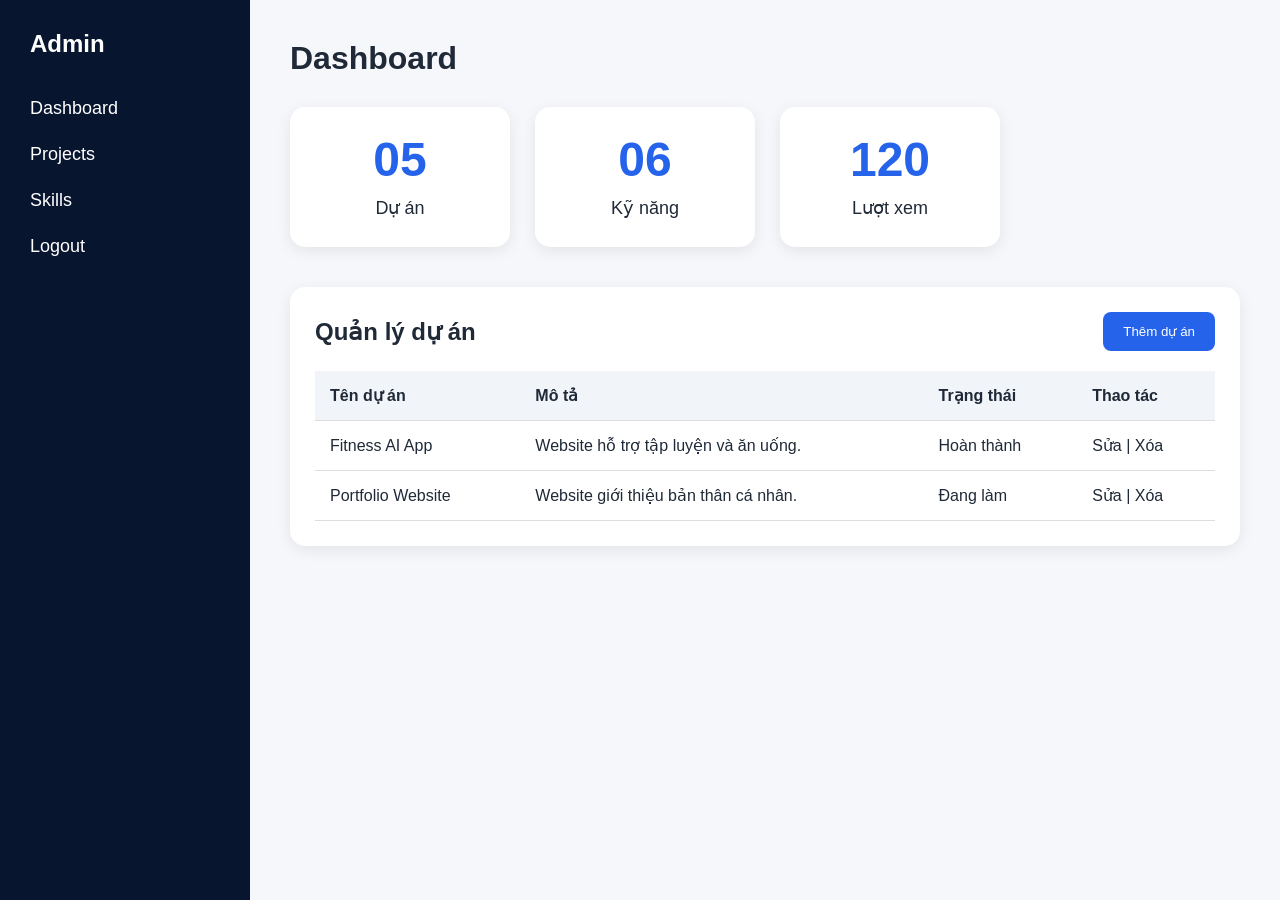
==== admin.html @ a7c0cbe1 "First portfolio website" ====
<!DOCTYPE html>

<html lang="vi">
<head>
    <meta charset="UTF-8">
    <meta name="viewport" content="width=device-width, initial-scale=1.0">
    <title>Admin Dashboard</title>
    <link rel="stylesheet" href="style.css">
</head>
<body>

<div class="admin-layout">

<aside class="sidebar">
    <h2>Admin</h2>

    <ul>
        <li>Dashboard</li>
        <li>Projects</li>
        <li>Skills</li>
        <li>
    <a href="login.html">Logout</a>
        </li>
    </ul>
</aside>

<main class="content">

    <h1>Dashboard</h1>

    <div class="stats">

        <div class="stat-card">
            <h3>05</h3>
            <p>Dự án</p>
        </div>

        <div class="stat-card">
            <h3>06</h3>
            <p>Kỹ năng</p>
        </div>

        <div class="stat-card">
            <h3>120</h3>
            <p>Lượt xem</p>
        </div>

    </div>

    <section class="admin-section">

        <div class="toolbar">
            <h2>Quản lý dự án</h2>
            <button>Thêm dự án</button>
        </div>

        <table>

            <thead>
                <tr>
                    <th>Tên dự án</th>
                    <th>Mô tả</th>
                    <th>Trạng thái</th>
                    <th>Thao tác</th>
                </tr>
            </thead>

            <tbody>

                <tr>
                    <td>Fitness AI App</td>
                    <td>Website hỗ trợ tập luyện và ăn uống.</td>
                    <td>Hoàn thành</td>
                    <td>Sửa | Xóa</td>
                </tr>

                <tr>
                    <td>Portfolio Website</td>
                    <td>Website giới thiệu bản thân cá nhân.</td>
                    <td>Đang làm</td>
                    <td>Sửa | Xóa</td>
                </tr>

            </tbody>

        </table>

    </section>

</main>


</div>

</body>
</html>
---- style.css ----
:root {
    --primary: #2563eb;
    --secondary: #111827;
    --background: #f5f7fa;
    --text: #1f2937;
    --white: #ffffff;

    --font-small: 14px;
    --font-medium: 16px;
    --font-large: 24px;
    --font-xlarge: 40px;

    --radius-small: 8px;
    --radius-medium: 15px;
    --radius-large: 25px;
}
* {
    margin: 0;
    padding: 0;
    box-sizing: border-box;
}

body {
    font-family: Arial, sans-serif;
    background-color: var(--background);
    color: var(--text);
}

a {
    text-decoration: none;
    color: inherit;
}

ul {
    list-style: none;
}
.navbar {
    display: flex;
    justify-content: space-between;
    align-items: center;

    background: var(--white);
    padding: 20px 80px;

    box-shadow: 0 2px 10px rgba(0,0,0,0.1);
}

.logo {
    color: var(--primary);
}

.menu {
    display: flex;
    gap: 30px;
}

.menu a {
    font-weight: bold;
}
.hero{
    display:flex;
    justify-content:space-around;
    align-items:center;
    padding:80px;

    background:linear-gradient(135deg,#2563eb,#60a5fa);
    color:white;
}

.hero-text h1{
    font-size:var(--font-xlarge);
    margin-bottom:20px;
}

.hero-text p{
    margin-bottom:20px;
    font-size:var(--font-medium);
}

.btn{
    display:inline-block;

    background:var(--primary);
    color:white;

    padding:12px 24px;

    border-radius:var(--radius-small);
}

.hero-image img{
    width:180px;
    height:180px;

    object-fit:cover;
    border-radius:50%;
    border:5px solid var(--primary);
    box-shadow:0 4px 20px rgba(0,0,0,0.2);
}
.about {
    background: var(--white);
    margin: 40px 80px;
    padding: 40px;

    border-radius: var(--radius-medium);
    box-shadow: 0 4px 15px rgba(0,0,0,0.08);
}

.about h2 {
    color: var(--primary);
    margin-bottom: 20px;
}

.about p {
    line-height: 1.7;
    font-size: var(--font-medium);
}
.skills{
    margin:40px 80px;
}

.skills h2{
    color:var(--primary);
    margin-bottom:20px;
}

.skill-list{
    display:flex;
    flex-wrap:wrap;
    gap:20px;
}

.skill-card{
    background:white;
    padding:15px 30px;

    border-radius:var(--radius-small);

    box-shadow:0 2px 10px rgba(0,0,0,0.08);

    font-weight:bold;

    transition:0.3s;
}

.skill-card:hover{
    transform:translateY(-5px);
}
.projects {
    margin: 40px 80px;
}

.projects h2 {
    color: var(--primary);
    margin-bottom: 20px;
}

.project-grid {
    display: grid;
    grid-template-columns: repeat(3, 1fr);
    gap: 25px;
}

.project-card {
    background: var(--white);
    padding: 25px;
    border-radius: var(--radius-medium);
    box-shadow: 0 4px 15px rgba(0,0,0,0.08);

    transition: 0.3s;
}

.project-card:hover {
    transform: translateY(-8px);
}

.project-card h3 {
    margin-bottom: 12px;
    color: var(--secondary);
}

.project-card p {
    line-height: 1.6;
}
.contact {
    background: var(--secondary);
    color: white;

    margin: 40px 80px;
    padding: 40px;

    border-radius: var(--radius-medium);
}

.contact h2 {
    margin-bottom: 20px;
}

.contact p {
    margin-bottom: 10px;
}
footer {
    text-align: center;
    padding: 20px;

    background: var(--secondary);
    color: white;

    margin-top: 40px;
}
.login-page{
    display:flex;
    justify-content:center;
    align-items:center;

    min-height:100vh;
}

.login-box{
    width:400px;

    background:white;

    padding:40px;

    border-radius:var(--radius-medium);

    box-shadow:0 4px 15px rgba(0,0,0,0.1);
}

.login-box h2{
    text-align:center;
    margin-bottom:25px;

    color:var(--primary);
}

.login-box form{
    display:flex;
    flex-direction:column;
    gap:15px;
}

.login-box input{
    padding:12px;

    border:1px solid #ddd;

    border-radius:var(--radius-small);
}

.login-box button{
    padding:12px;

    background:var(--primary);
    color:white;

    border:none;

    border-radius:var(--radius-small);

    cursor:pointer;
}

.login-box a{
    display:block;
    text-align:center;

    margin-top:20px;

    color:var(--primary);
}

/* ADMIN DASHBOARD */

.admin-layout{
display:grid;
grid-template-columns:250px 1fr;
min-height:100vh;
}

.sidebar{
background:#07152f;
color:white;
padding:30px;
}

.sidebar h2{
margin-bottom:40px;
}

.sidebar ul{
display:flex;
flex-direction:column;
gap:25px;
}

.sidebar li{
cursor:pointer;
font-size:18px;
}

.sidebar li:hover{
    color:#4f8cff;
}

.content{
padding:40px;
}

.content h1{
margin-bottom:30px;
}



.stats{
display:grid;
grid-template-columns:repeat(3,220px);
gap:25px;
}

.stat-card{
background:white;
padding:25px;
min-height:140px;

border-radius:15px;

box-shadow:0 4px 15px rgba(0,0,0,0.08);

text-align:center;

transition:0.3s;
}

.stat-card:hover{
    transform:translateY(-5px);
}

.stat-card h3{
color:#2563eb;
font-size:48px;
margin-bottom:10px;
}

.stat-card p{
font-size:18px;
}


.admin-section{
background:white;

margin-top:40px;

padding:25px;

border-radius:15px;

box-shadow:0 4px 15px rgba(0,0,0,0.08);


}

.toolbar{
display:flex;
justify-content:space-between;
align-items:center;


margin-bottom:20px;


}

.toolbar button{
background:#2563eb;
color:white;


border:none;

padding:12px 20px;

border-radius:8px;

cursor:pointer;


}

.toolbar button:hover{
    background:#1d4ed8;
}

table{
width:100%;
border-collapse:collapse;
}

th{
background:#f1f5f9;
}

th,
td{
padding:15px;
text-align:left;
border-bottom:1px solid #ddd;
}



@media(max-width:1024px){


.stats{
    grid-template-columns:repeat(2,1fr);
}


}

@media(max-width:768px){

.admin-layout{
    grid-template-columns:1fr;
}

.stats{
    grid-template-columns:1fr;
}

.sidebar{
    text-align:center;
}

}
/* TABLET */

@media (max-width: 1024px){

    .hero{
        flex-direction:column;
        gap:30px;
        text-align:center;
    }

    .project-grid{
        grid-template-columns:repeat(2,1fr);
    }

}

/* MOBILE */

@media (max-width:768px){

    .navbar{
        flex-direction:column;
        gap:20px;
        padding:20px;
    }

    .menu{
        flex-direction:column;
        text-align:center;
    }

    .hero{
        padding:40px 20px;
    }

    .about,
    .skills,
    .projects,
    .contact{
        margin:20px;
    }

    .project-grid{
        grid-template-columns:1fr;
    }

}
.btn:hover,
.login-box button:hover,
.toolbar button:hover {
    background: #1d4ed8;
}

.project-card:hover,
.skill-card:hover,
.stat-card:hover {
    transform: translateY(-5px);
}

.project-card,
.skill-card,
.stat-card {
    transition: 0.3s;
}
.btn-login {
    display: block;
    text-align: center;

    background: var(--primary);
    color: white !important;

    padding: 12px;

    border-radius: var(--radius-small);

    margin-top: 15px;
}
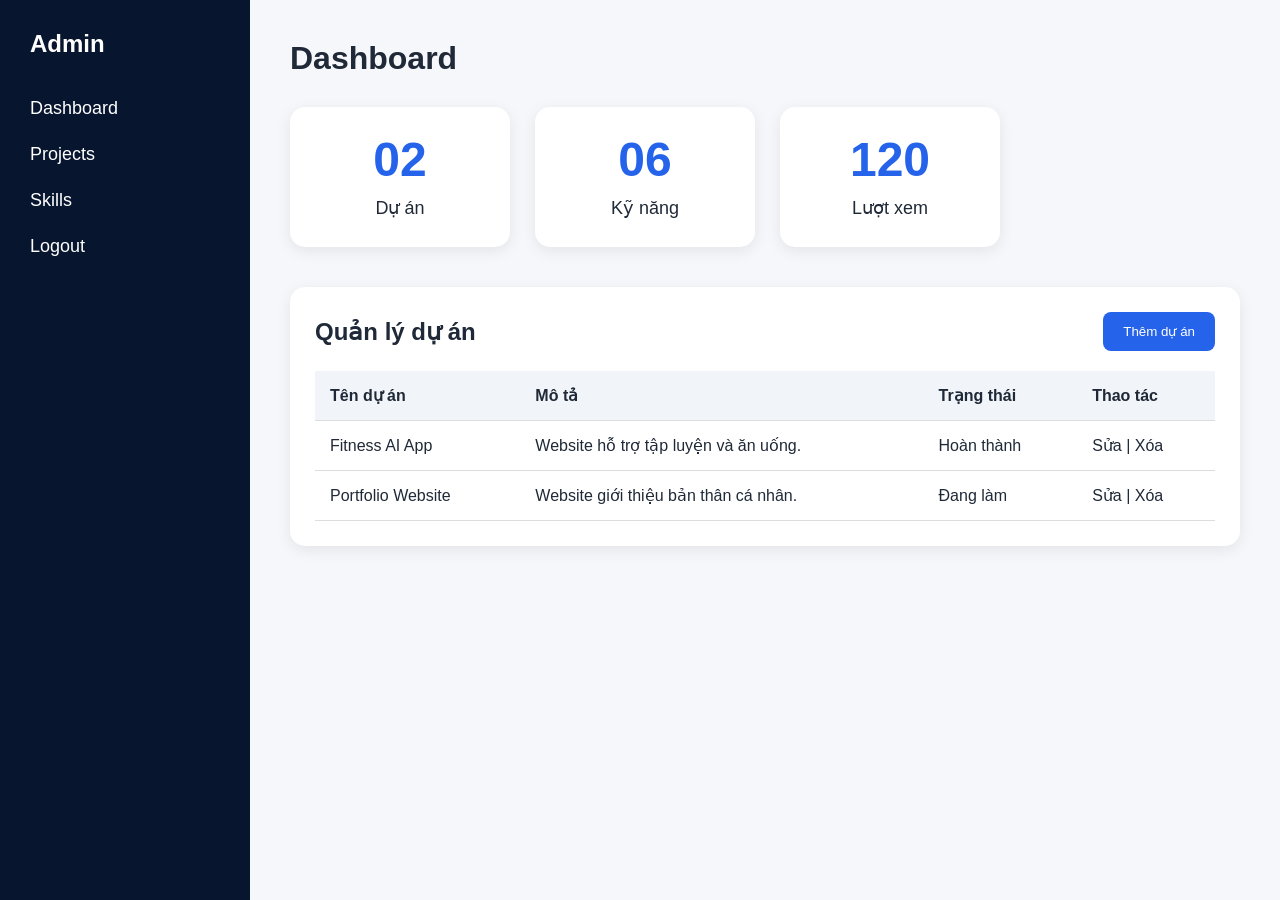
==== commit 18714cf9: "Fix mobile responsive" ====
--- a/admin.html
+++ b/admin.html
@@ -31,7 +31,7 @@
     <div class="stats">
 
         <div class="stat-card">
-            <h3>05</h3>
+            <h3>02</h3>
             <p>Dự án</p>
         </div>
 
--- a/style.css
+++ b/style.css
@@ -513,4 +513,37 @@
     border-radius: var(--radius-small);
 
     margin-top: 15px;
+}
+@media (max-width: 768px) {
+
+    .hero-text h1 {
+        font-size: 42px;
+        line-height: 1.2;
+    }
+
+    .hero-text p {
+        font-size: 18px;
+        line-height: 1.5;
+    }
+
+    .hero-image img {
+        width: 170px;
+        height: 170px;
+    }
+
+    .stats {
+        grid-template-columns: 1fr;
+    }
+
+    .stat-card {
+        width: 100%;
+    }
+
+    .admin-section {
+        overflow-x: auto;
+    }
+
+    table {
+        min-width: 650px;
+    }
 }
